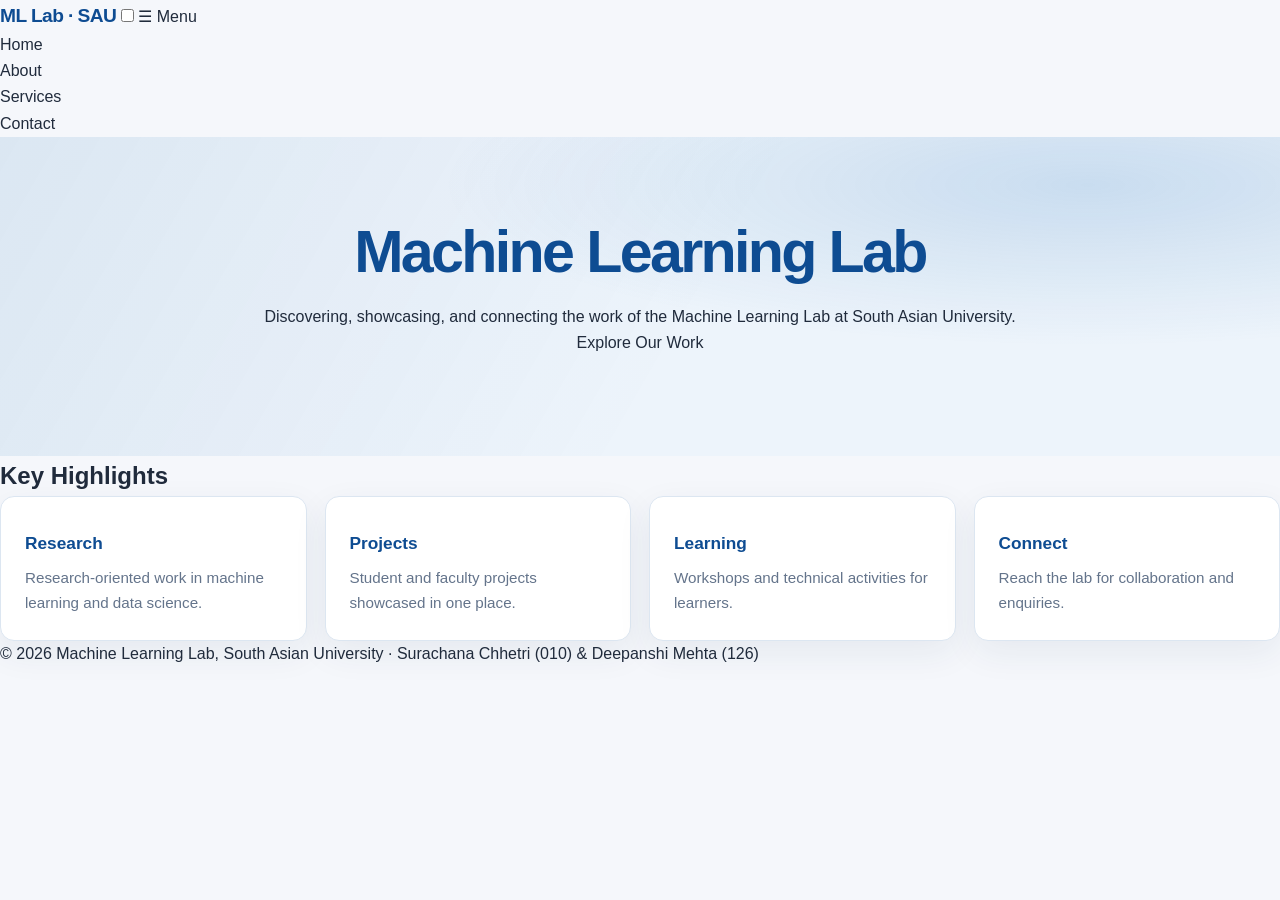
==== index.html @ 7c420d7f "Add files via upload" ====
<!DOCTYPE html>
<html lang="en">
<head>
<meta charset="UTF-8">
<meta name="viewport" content="width=device-width, initial-scale=1">
<title>Home | Machine Learning Lab</title>
<link rel="stylesheet" href="css/style.css">
<script src="js/script.js" defer></script>
</head>
<body>
<header><nav>
<span class="logo">ML Lab · SAU</span>
<input type="checkbox" id="menu-toggle" class="menu-check" aria-label="Toggle menu">
<label for="menu-toggle" class="hamburger" aria-hidden="true">&#9776; Menu</label>
<ul>
<li><a href="index.html" class="active">Home</a></li>
<li><a href="about.html">About</a></li>
<li><a href="services.html">Services</a></li>
<li><a href="contact.html">Contact</a></li>
</ul>
</nav></header>
<section class="hero">
<h1>Machine Learning Lab</h1>
<p>Discovering, showcasing, and connecting the work of the Machine Learning Lab at South Asian University.</p>
<a class="btn" href="services.html">Explore Our Work</a>
</section>
<main>
<h2>Key Highlights</h2>
<div class="cards">
<div class="card"><h3>Research</h3><p>Research-oriented work in machine learning and data science.</p></div>
<div class="card"><h3>Projects</h3><p>Student and faculty projects showcased in one place.</p></div>
<div class="card"><h3>Learning</h3><p>Workshops and technical activities for learners.</p></div>
<div class="card"><h3>Connect</h3><p>Reach the lab for collaboration and enquiries.</p></div>
</div>
</main>
<footer>&copy; 2026 Machine Learning Lab, South Asian University · Surachana Chhetri (010) &amp; Deepanshi Mehta (126)</footer>
</body>
</html>
---- css/style.css ----
/* Machine Learning Lab website - shared stylesheet */
:root{--bg:#f5f7fb;--surface:#fff;--text:#202b3c;--muted:#64748b;--primary:#244b87;--accent:#3974c6;--line:#e2e8f0;--soft:#eaf1fb;--shadow:0 12px 35px rgba(25,50,85,.07)}
[data-theme="dark"]{--bg:#101827;--surface:#182437;--text:#e7edf7;--muted:#a8b5c8;--primary:#a9c8f4;--accent:#78aaf0;--line:#2c3c53;--soft:#202f48;--shadow:0 12px 35px rgba(0,0,0,.18)}
*{box-sizing:border-box;margin:0;padding:0}
html{scroll-behavior:smooth}
body{font-family:Inter,"Segoe UI",Arial,sans-serif;background:var(--bg);color:var(--text);line-height:1.65;min-height:100vh}
a{color:inherit;text-decoration:none}
button,input,textarea{font:inherit}
.site-header{position:sticky;top:0;z-index:10;background:var(--surface);border-bottom:1px solid var(--line)}
.nav-container{max-width:1120px;margin:auto;min-height:72px;padding:12px 24px;display:flex;align-items:center;justify-content:space-between;gap:20px}
.logo{font-weight:800;font-size:1.2rem;color:var(--primary);letter-spacing:-.03em}.logo span{font-weight:500;color:var(--muted)}
.nav-links{list-style:none;display:flex;align-items:center;gap:26px}.nav-links a{color:var(--muted);font-size:.95rem;font-weight:600;padding:8px 0;border-bottom:2px solid transparent}.nav-links a:hover,.nav-links a.active{color:var(--accent);border-color:var(--accent)}
.nav-actions{display:flex;align-items:center;gap:8px;margin-left:auto}
.theme-toggle,.menu-toggle{border:1px solid var(--line);background:var(--surface);color:var(--text);border-radius:9px;padding:8px 11px;cursor:pointer;font-size:.88rem}.theme-toggle:hover,.menu-toggle:hover{border-color:var(--accent)}.menu-toggle{display:none}
.hero{background:radial-gradient(ellipse at 80% 20%,rgba(83,139,211,.16),transparent 40%),var(--soft);text-align:center;padding:92px 22px 100px}
.eyebrow{font-size:.75rem;font-weight:800;letter-spacing:.15em;color:var(--accent);margin-bottom:10px}
.hero h1,.page-intro h1{font-size:clamp(2.3rem,5vw,3.7rem);line-height:1.12;letter-spacing:-.045em;color:var(--primary);margin-bottom:18px}
.hero-copy{max-width:650px;margin:0 auto 28px;color:var(--muted);font-size:1.1rem}
.button{display:inline-flex;align-items:center;justify-content:center;gap:10px;border:0;border-radius:9px;background:var(--accent);color:white;padding:12px 22px;font-weight:700;cursor:pointer;transition:transform .2s,background .2s}.button:hover{background:var(--primary);transform:translateY(-2px)}
.content-section,.gallery-section{max-width:1120px;margin:auto;padding:72px 24px}
.section-heading{text-align:center;margin-bottom:30px}.section-heading h2,.callout h2{font-size:2rem;letter-spacing:-.03em;color:var(--primary);margin-bottom:8px}.section-heading>p:last-child{color:var(--muted)}
.cards{display:grid;grid-template-columns:repeat(auto-fit,minmax(220px,1fr));gap:18px}
.card{background:var(--surface);border:1px solid var(--line);border-radius:14px;padding:24px;box-shadow:var(--shadow)}
.card h3{color:var(--primary);font-size:1.08rem;margin:8px 0}.card p{color:var(--muted);font-size:.95rem}
.card-icon{width:42px;height:42px;display:grid;place-items:center;border-radius:12px;background:var(--soft);color:var(--accent);font-size:1.35rem;font-weight:800}
.callout{max-width:1072px;margin:0 auto 70px;padding:30px 34px;border-radius:16px;background:var(--primary);display:flex;align-items:center;justify-content:space-between;gap:20px}.callout h2{color:white;margin:0}.callout .eyebrow{color:#c7dcfa}.button-light{background:white;color:#244b87;white-space:nowrap}.button-light:hover{background:#eaf1fb;color:#244b87}
.page-main{max-width:1120px;margin:auto;padding:55px 24px 80px}.page-intro{text-align:center;padding:22px 0 40px}.page-intro h1{font-size:clamp(2.2rem,4vw,3rem)}.page-intro>p:last-child{color:var(--muted);max-width:650px;margin:auto}
.prose-card{max-width:900px;margin:auto;background:var(--surface);padding:34px;border:1px solid var(--line);border-radius:16px;box-shadow:var(--shadow)}.prose-card h2{color:var(--primary);margin:4px 0 12px}.prose-card>p{color:var(--muted);margin-bottom:28px}.compact-cards{grid-template-columns:repeat(auto-fit,minmax(190px,1fr));margin-top:18px}.compact-cards .card{box-shadow:none;padding:18px}
.service-cards{margin-bottom:50px}.gallery-section{padding:35px 0 0}.filters{display:flex;justify-content:center;flex-wrap:wrap;gap:9px;margin:24px 0 10px}.filter-btn{border:1px solid var(--line);border-radius:30px;background:var(--surface);color:var(--text);padding:8px 17px;cursor:pointer}.filter-btn:hover,.filter-btn.active{background:var(--accent);border-color:var(--accent);color:white}.filter-status{text-align:center;color:var(--muted);font-size:.85rem;margin-bottom:18px}.project-grid{grid-template-columns:repeat(auto-fit,minmax(250px,1fr))}.project[hidden]{display:none}.tag{display:inline-block;padding:3px 10px;border-radius:20px;background:var(--soft);color:var(--accent);font-size:.75rem;font-weight:700}.empty-state{text-align:center;padding:25px;color:var(--muted)}
.contact-layout{display:grid;grid-template-columns:.8fr 1.2fr;gap:22px;align-items:start}.contact-info h2,.form-card h2{color:var(--primary);margin-bottom:12px}.contact-info>p:not(.eyebrow){color:var(--muted)}.small-note{margin-top:25px;font-size:.9rem}.form-card{background:var(--surface);border:1px solid var(--line);border-radius:14px;padding:28px;box-shadow:var(--shadow)}.form-intro{color:var(--muted);font-size:.9rem;margin-bottom:16px}
form label{display:block;font-weight:700;font-size:.9rem;margin:15px 0 6px}form input,form textarea{display:block;width:100%;padding:11px 13px;border:1px solid var(--line);border-radius:8px;background:var(--bg);color:var(--text);outline:none}form input:focus,form textarea:focus{border-color:var(--accent);box-shadow:0 0 0 3px rgba(57,116,198,.13)}form textarea{resize:vertical;min-height:120px}.field-error{display:block;color:#dc4545;font-size:.8rem;min-height:1.1em}.message-meta{display:flex;justify-content:space-between;gap:10px;color:var(--muted);font-size:.8rem;margin:3px 0 16px}.form-success{margin-top:16px;padding:13px;border-radius:9px;background:#e5f7ed;color:#17663b;border:1px solid #a9e2bf;font-size:.9rem}[data-theme="dark"] .form-success{background:#173d31;color:#a8edc5;border-color:#28664d}
.site-footer{text-align:center;padding:24px 18px;background:var(--surface);border-top:1px solid var(--line);color:var(--muted);font-size:.85rem}.site-footer p+p{font-size:.78rem;margin-top:3px}
@media(max-width:720px){.nav-container{flex-wrap:wrap;padding:12px 18px}.menu-toggle{display:inline-block}.nav-links{display:none;order:3;width:100%;flex-direction:column;align-items:flex-start;gap:5px;padding:8px 0 12px}.nav-links.open{display:flex}.nav-links a{display:block;width:100%}.hero{padding:70px 20px}.contact-layout{grid-template-columns:1fr}.callout{margin:0 18px 50px;align-items:flex-start;flex-direction:column}.content-section{padding:55px 18px}.page-main{padding:40px 18px 60px}.gallery-section{padding-left:0;padding-right:0}}
@media(max-width:420px){.theme-toggle span,.menu-toggle span{display:none}.hero h1{font-size:2.25rem}.prose-card,.form-card{padding:22px}.filters{justify-content:flex-start}}
@media(prefers-reduced-motion:reduce){html{scroll-behavior:auto}*,*::before,*::after{transition:none!important}}


/* South Asian University-inspired institutional identity */
:root{--primary:#0e4c92;--accent:#1768b5;--soft:#edf4fb;--line:#dce6f1}
[data-theme="dark"]{--primary:#a9c9ed;--accent:#79b4f0;--soft:#1d3048;--line:#2b405a}
.university-strip{background:#0e4c92;color:#fff;font-size:.76rem;letter-spacing:.025em}
.institution-inner{max-width:1180px;margin:auto;padding:7px 24px;display:flex;justify-content:space-between;gap:16px;align-items:center}
.institution-inner a{color:#fff;font-weight:700;text-decoration:underline;text-underline-offset:3px}
.site-header{box-shadow:0 3px 16px rgba(14,55,98,.06)}
.nav-container{max-width:1180px;min-height:88px}
.brand-lockup{display:flex;align-items:center;gap:15px;min-width:0;color:var(--text)}
.sau-logo{display:block;width:104px;height:auto;max-height:65px;object-fit:contain;object-position:left center}
.brand-divider{height:48px;width:1px;background:var(--line);flex:0 0 1px}
.lab-name{display:flex;flex-direction:column;line-height:1.3;gap:4px}
.lab-name strong{font-size:1.03rem;color:var(--primary);letter-spacing:-.02em}
.lab-name small{font-size:.78rem;color:var(--muted);letter-spacing:.025em}
.nav-links{gap:23px}
.nav-links a{font-size:.9rem}
.hero{background:linear-gradient(120deg,rgba(14,76,146,.08),transparent 55%),radial-gradient(ellipse at 85% 15%,rgba(23,104,181,.17),transparent 42%),var(--soft);padding-top:82px}
.hero-seal{display:inline-flex;gap:10px;align-items:center;border:1px solid rgba(14,76,146,.2);border-radius:99px;padding:5px 15px;margin:0 auto 20px;color:var(--primary);font-size:.72rem;font-weight:800;letter-spacing:.14em}
.hero-seal span{color:#b28a35}
.institution-note{max-width:1072px;margin:28px auto 0;padding:17px 22px;border-left:4px solid #0e4c92;background:var(--surface);box-shadow:var(--shadow);display:flex;align-items:center;justify-content:space-between;gap:22px;color:var(--muted);font-size:.91rem}
.institution-note strong{color:var(--primary)}.institution-note a{color:var(--accent);font-weight:800;white-space:nowrap}
.site-footer{padding:0;background:#0a3769;color:#e6eef8;text-align:left;border:0}
.footer-main{max-width:1120px;margin:auto;padding:34px 24px;display:grid;grid-template-columns:1.1fr 1.5fr .8fr;gap:28px}
.footer-brand,.footer-contact,.footer-links{display:flex;flex-direction:column;align-items:flex-start;gap:7px;font-size:.84rem}
.footer-brand strong{font-size:1.12rem}.footer-brand span{color:#c9d9ec}.footer-brand small{color:#9eb9d8;font-style:italic;margin-top:5px}
.footer-contact strong,.footer-links strong{color:#fff;font-size:.9rem}.footer-contact span,.footer-links a{color:#c9d9ec}.footer-contact a{color:#fff;text-decoration:underline;text-underline-offset:3px}
.footer-bottom{border-top:1px solid rgba(255,255,255,.17);max-width:none;padding:15px max(24px,calc((100% - 1072px)/2));display:flex;justify-content:space-between;gap:15px;flex-wrap:wrap;font-size:.76rem;color:#c9d9ec}
.project-disclaimer{text-align:center;padding:0 18px 16px;font-size:.7rem;color:#9eb9d8}
.contact-info a{color:var(--accent);font-weight:700}
@media(max-width:820px){.nav-container{gap:12px}.brand-lockup{gap:10px}.sau-logo{width:82px}.lab-name strong{font-size:.92rem}.nav-links{gap:14px}}
@media(max-width:720px){.institution-inner{padding:7px 18px;font-size:.68rem}.nav-container{min-height:76px}.brand-lockup{max-width:calc(100% - 105px)}.sau-logo{width:70px;max-height:52px}.brand-divider{height:40px}.lab-name strong{font-size:.82rem}.lab-name small{font-size:.68rem}.nav-actions{gap:5px}.institution-note{margin:20px 18px 0;align-items:flex-start;flex-direction:column;gap:8px}.footer-main{grid-template-columns:1fr 1fr;padding:28px 20px}.footer-brand{grid-column:1/-1}.footer-bottom{padding:14px 20px;flex-direction:column}}
@media(max-width:420px){.institution-inner span{max-width:65%}.sau-logo{width:58px}.brand-lockup{gap:8px}.lab-name strong{font-size:.76rem}.lab-name small{font-size:.62rem}.brand-divider{height:34px}.footer-main{grid-template-columns:1fr}.footer-brand{grid-column:auto}}
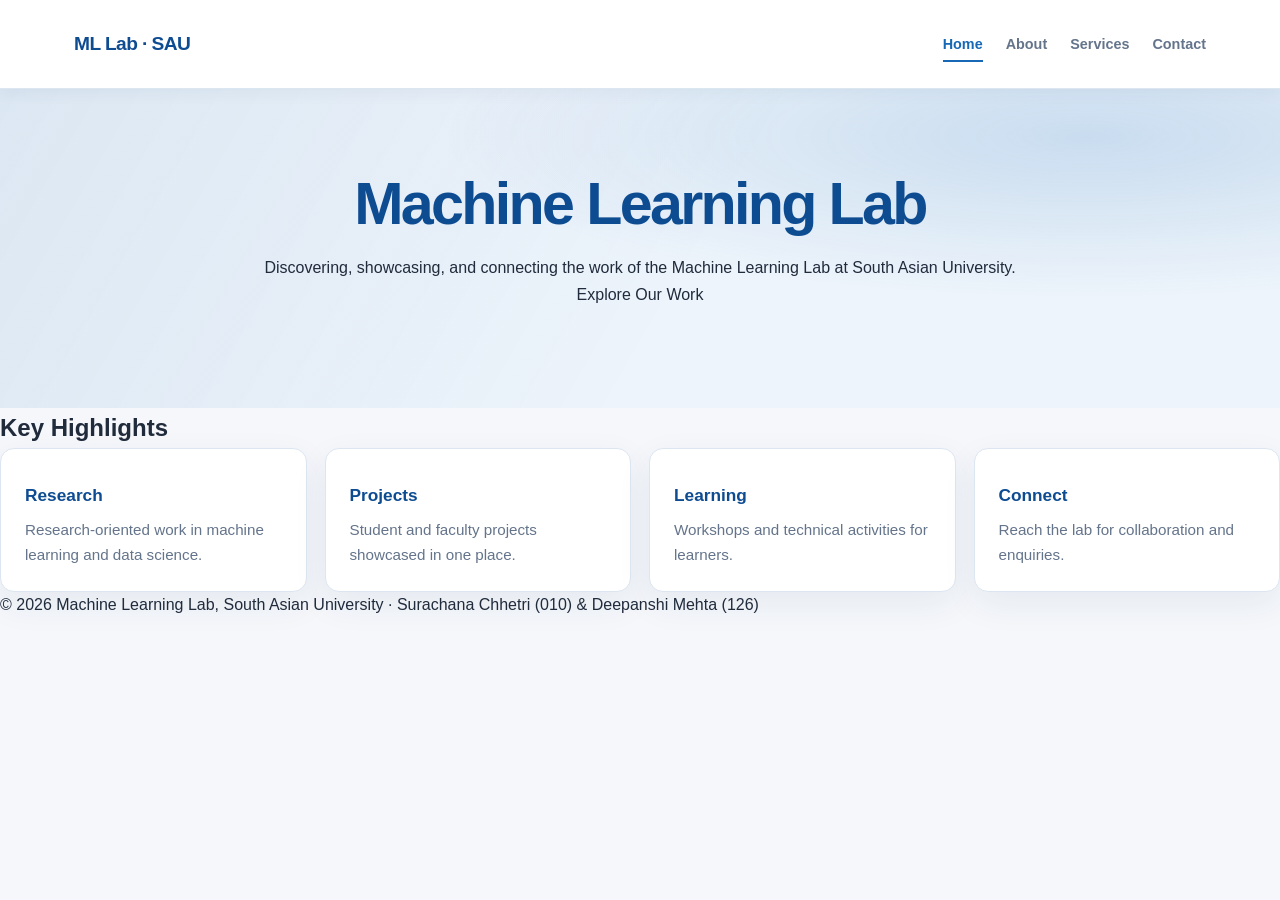
==== commit 69a86f2e: "Fix styling on Index page" ====
--- a/index.html
+++ b/index.html
@@ -8,17 +8,22 @@
 <script src="js/script.js" defer></script>
 </head>
 <body>
-<header><nav>
-<span class="logo">ML Lab · SAU</span>
-<input type="checkbox" id="menu-toggle" class="menu-check" aria-label="Toggle menu">
-<label for="menu-toggle" class="hamburger" aria-hidden="true">&#9776; Menu</label>
-<ul>
-<li><a href="index.html" class="active">Home</a></li>
-<li><a href="about.html">About</a></li>
-<li><a href="services.html">Services</a></li>
-<li><a href="contact.html">Contact</a></li>
-</ul>
-</nav></header>
+<header class="site-header">
+    <nav class="nav-container" aria-label="Main navigation">
+
+        <a class="logo" href="index.html">
+            ML Lab · SAU
+        </a>
+
+        <ul class="nav-links">
+            <li><a href="index.html" class="active">Home</a></li>
+            <li><a href="about.html">About</a></li>
+            <li><a href="services.html">Services</a></li>
+            <li><a href="contact.html">Contact</a></li>
+        </ul>
+
+    </nav>
+</header>
 <section class="hero">
 <h1>Machine Learning Lab</h1>
 <p>Discovering, showcasing, and connecting the work of the Machine Learning Lab at South Asian University.</p>
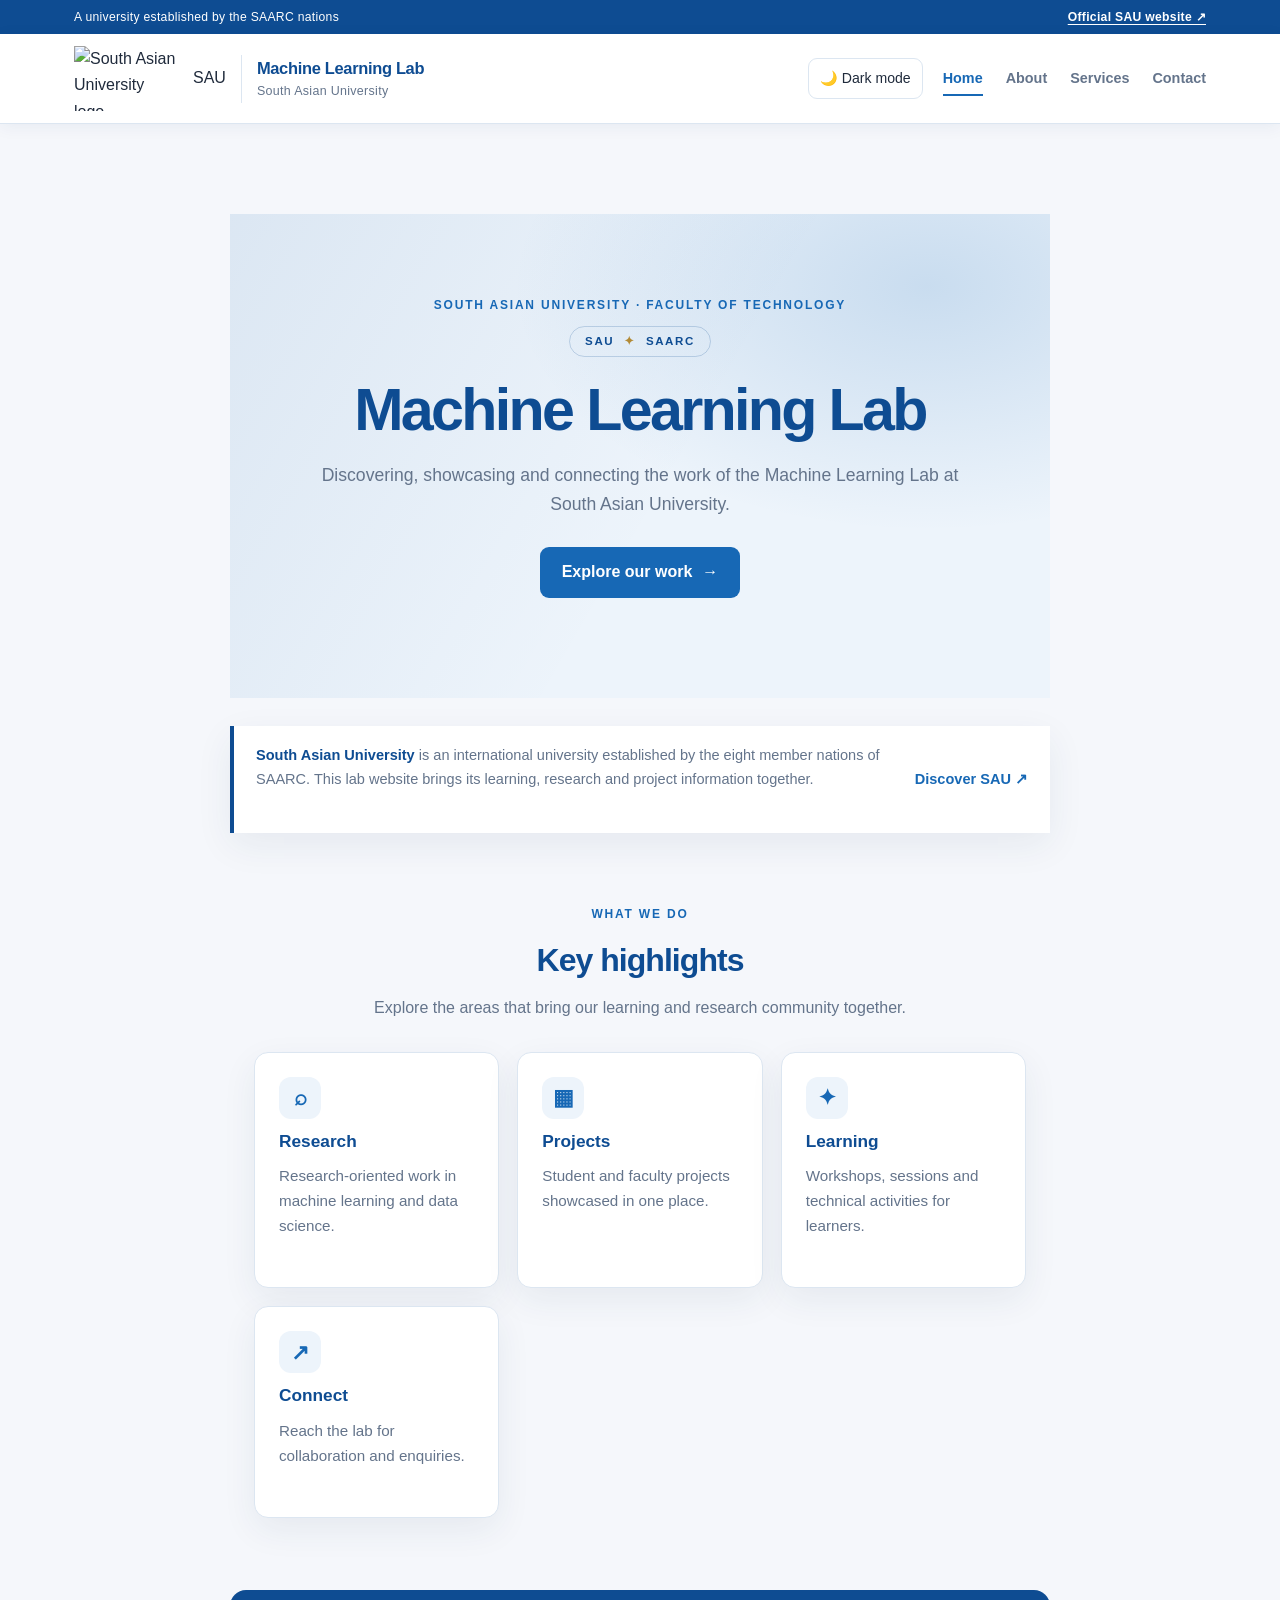
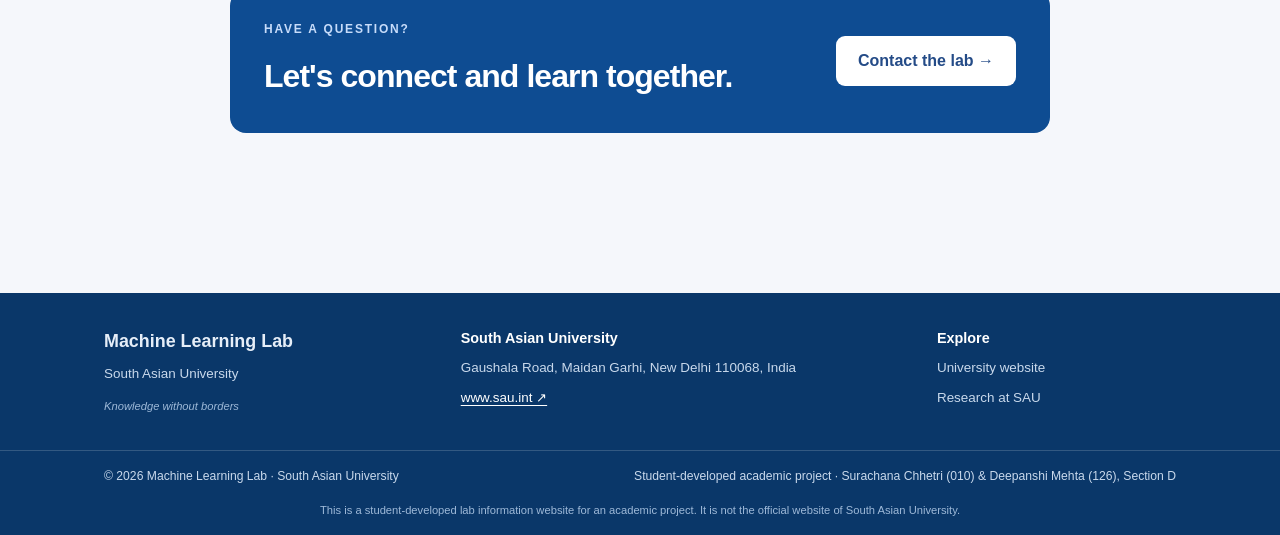
==== commit ab77cb63: "Update all website pages and improve overall styling and navigation Updated Home, About, Services an" ====
--- a/index.html
+++ b/index.html
@@ -1,43 +1,65 @@
-<!DOCTYPE html>
-<html lang="en">
-<head>
-<meta charset="UTF-8">
-<meta name="viewport" content="width=device-width, initial-scale=1">
-<title>Home | Machine Learning Lab</title>
-<link rel="stylesheet" href="css/style.css">
-<script src="js/script.js" defer></script>
-</head>
-<body>
-<header class="site-header">
-    <nav class="nav-container" aria-label="Main navigation">
-
-        <a class="logo" href="index.html">
-            ML Lab · SAU
-        </a>
-
-        <ul class="nav-links">
-            <li><a href="index.html" class="active">Home</a></li>
-            <li><a href="about.html">About</a></li>
-            <li><a href="services.html">Services</a></li>
-            <li><a href="contact.html">Contact</a></li>
-        </ul>
-
-    </nav>
-</header>
-<section class="hero">
-<h1>Machine Learning Lab</h1>
-<p>Discovering, showcasing, and connecting the work of the Machine Learning Lab at South Asian University.</p>
-<a class="btn" href="services.html">Explore Our Work</a>
-</section>
-<main>
-<h2>Key Highlights</h2>
-<div class="cards">
-<div class="card"><h3>Research</h3><p>Research-oriented work in machine learning and data science.</p></div>
-<div class="card"><h3>Projects</h3><p>Student and faculty projects showcased in one place.</p></div>
-<div class="card"><h3>Learning</h3><p>Workshops and technical activities for learners.</p></div>
-<div class="card"><h3>Connect</h3><p>Reach the lab for collaboration and enquiries.</p></div>
-</div>
-</main>
-<footer>&copy; 2026 Machine Learning Lab, South Asian University · Surachana Chhetri (010) &amp; Deepanshi Mehta (126)</footer>
-</body>
-</html>
+<!DOCTYPE html>
+<html lang="en">
+<head>
+  <meta charset="UTF-8">
+  <meta name="viewport" content="width=device-width, initial-scale=1.0">
+  <meta name="theme-color" content="#0e4c92">
+  <link rel="icon" href="https://sau.int/wp-content/themes/sau/images/sau_logo.gif" type="image/gif">
+  <meta name="description" content="Machine Learning Lab at South Asian University: research, projects, learning and collaboration.">
+  <title>Home | Machine Learning Lab · SAU</title>
+  <link rel="stylesheet" href="css/style.css">
+  <script src="js/script.js" defer></script>
+</head>
+<body>
+<div class="university-strip"><div class="institution-inner"><span>A university established by the SAARC nations</span><a href="https://sau.int/" target="_blank" rel="noopener">Official SAU website ↗</a></div></div>
+<header class="site-header">
+  <nav class="nav-container" aria-label="Main navigation">
+    <a class="brand-lockup" href="index.html" aria-label="Machine Learning Lab, South Asian University home">
+      <img class="sau-logo" src="https://sau.int/wp-content/themes/sau/images/sau_logo.gif" alt="South Asian University logo" onerror="this.hidden=true; this.nextElementSibling.hidden=false;">
+      <span class="logo-fallback" hidden aria-hidden="true">SAU</span>
+      <span class="brand-divider"></span>
+      <span class="lab-name"><strong>Machine Learning Lab</strong><small>South Asian University</small></span>
+    </a>
+    <div class="nav-actions">
+      <button class="theme-toggle" type="button" aria-label="Switch to dark mode" title="Toggle colour theme">🌙 <span>Dark mode</span></button>
+      <button class="menu-toggle" type="button" aria-expanded="false" aria-controls="main-menu">☰ <span>Menu</span></button>
+    </div>
+    <ul class="nav-links" id="main-menu">
+      <li><a href="index.html" class="active" aria-current="page">Home</a></li>
+      <li><a href="pages/about.html">About</a></li>
+      <li><a href="pages/services.html">Services</a></li>
+      <li><a href="pages/contact.html">Contact</a></li>
+    </ul>
+  </nav>
+</header>
+<main>
+<section class="hero">
+  <p class="eyebrow">SOUTH ASIAN UNIVERSITY · FACULTY OF TECHNOLOGY</p>
+  <div class="hero-seal" aria-hidden="true">SAU <span>✦</span> SAARC</div>
+  <h1>Machine Learning Lab</h1>
+  <p class="hero-copy">Discovering, showcasing and connecting the work of the Machine Learning Lab at South Asian University.</p>
+  <a class="button" href="pages/services.html">Explore our work <span aria-hidden="true">→</span></a>
+</section>
+<section class="institution-note"><p><strong>South Asian University</strong> is an international university established by the eight member nations of SAARC. This lab website brings its learning, research and project information together.</p><a href="https://sau.int/" target="_blank" rel="noopener">Discover SAU ↗</a></section>
+<section class="content-section">
+  <div class="section-heading"><p class="eyebrow">WHAT WE DO</p><h2>Key highlights</h2><p>Explore the areas that bring our learning and research community together.</p></div>
+  <div class="cards">
+    <article class="card"><div class="card-icon">⌕</div><h3>Research</h3><p>Research-oriented work in machine learning and data science.</p></article>
+    <article class="card"><div class="card-icon">▦</div><h3>Projects</h3><p>Student and faculty projects showcased in one place.</p></article>
+    <article class="card"><div class="card-icon">✦</div><h3>Learning</h3><p>Workshops, sessions and technical activities for learners.</p></article>
+    <article class="card"><div class="card-icon">↗</div><h3>Connect</h3><p>Reach the lab for collaboration and enquiries.</p></article>
+  </div>
+</section>
+<section class="callout"><div><p class="eyebrow">HAVE A QUESTION?</p><h2>Let's connect and learn together.</h2></div><a class="button button-light" href="pages/contact.html">Contact the lab →</a></section>
+</main>
+<footer class="site-footer">
+  <div class="footer-main">
+    <div class="footer-brand"><strong>Machine Learning Lab</strong><span>South Asian University</span><small>Knowledge without borders</small></div>
+    <div class="footer-contact"><strong>South Asian University</strong><span>Gaushala Road, Maidan Garhi, New Delhi 110068, India</span><a href="https://sau.int/" target="_blank" rel="noopener">www.sau.int ↗</a></div>
+    <div class="footer-links"><strong>Explore</strong><a href="https://sau.int/" target="_blank" rel="noopener">University website</a><a href="https://sau.int/research/" target="_blank" rel="noopener">Research at SAU</a></div>
+  </div>
+  <div class="footer-bottom"><span>© <span id="current-year">2026</span> Machine Learning Lab · South Asian University</span><span>Student-developed academic project · Surachana Chhetri (010) &amp; Deepanshi Mehta (126), Section D</span></div>
+  <p class="project-disclaimer">This is a student-developed lab information website for an academic project. It is not the official website of South Asian University.</p>
+</footer>
+</body>
+</html>
--- a/css/style.css
+++ b/css/style.css
@@ -67,3 +67,71 @@
 @media(max-width:820px){.nav-container{gap:12px}.brand-lockup{gap:10px}.sau-logo{width:82px}.lab-name strong{font-size:.92rem}.nav-links{gap:14px}}
 @media(max-width:720px){.institution-inner{padding:7px 18px;font-size:.68rem}.nav-container{min-height:76px}.brand-lockup{max-width:calc(100% - 105px)}.sau-logo{width:70px;max-height:52px}.brand-divider{height:40px}.lab-name strong{font-size:.82rem}.lab-name small{font-size:.68rem}.nav-actions{gap:5px}.institution-note{margin:20px 18px 0;align-items:flex-start;flex-direction:column;gap:8px}.footer-main{grid-template-columns:1fr 1fr;padding:28px 20px}.footer-brand{grid-column:1/-1}.footer-bottom{padding:14px 20px;flex-direction:column}}
 @media(max-width:420px){.institution-inner span{max-width:65%}.sau-logo{width:58px}.brand-lockup{gap:8px}.lab-name strong{font-size:.76rem}.lab-name small{font-size:.62rem}.brand-divider{height:34px}.footer-main{grid-template-columns:1fr}.footer-brand{grid-column:auto}}
+
+/* CONTACT PAGE STYLING */
+
+main {
+    max-width: 900px;
+    margin: 50px auto;
+    padding: 40px;
+}
+
+main h1, main h2 {
+    color: var(--primary);
+    font-size: 2.2rem;
+    margin-bottom: 15px;
+}
+
+main p {
+    color: var(--muted);
+    margin-bottom: 25px;
+}
+
+form {
+    display: flex;
+    flex-direction: column;
+    gap: 12px;
+    margin-top: 30px;
+}
+
+form label {
+    font-weight: 700;
+    margin-top: 12px;
+}
+
+form input,
+form textarea {
+    width: 100%;
+    padding: 14px;
+    border: 1px solid var(--line);
+    border-radius: 9px;
+    background: var(--surface);
+    color: var(--text);
+    font-family: inherit;
+    font-size: 1rem;
+}
+
+form textarea {
+    min-height: 150px;
+    resize: vertical;
+}
+
+form input:focus,
+form textarea:focus {
+    outline: 2px solid var(--accent);
+}
+
+form button {
+    padding: 14px 24px;
+    background: var(--primary);
+    color: white;
+    border: none;
+    border-radius: 8px;
+    font-weight: 700;
+    cursor: pointer;
+    margin-top: 15px;
+}
+
+form button:hover {
+    opacity: 0.85;
+}
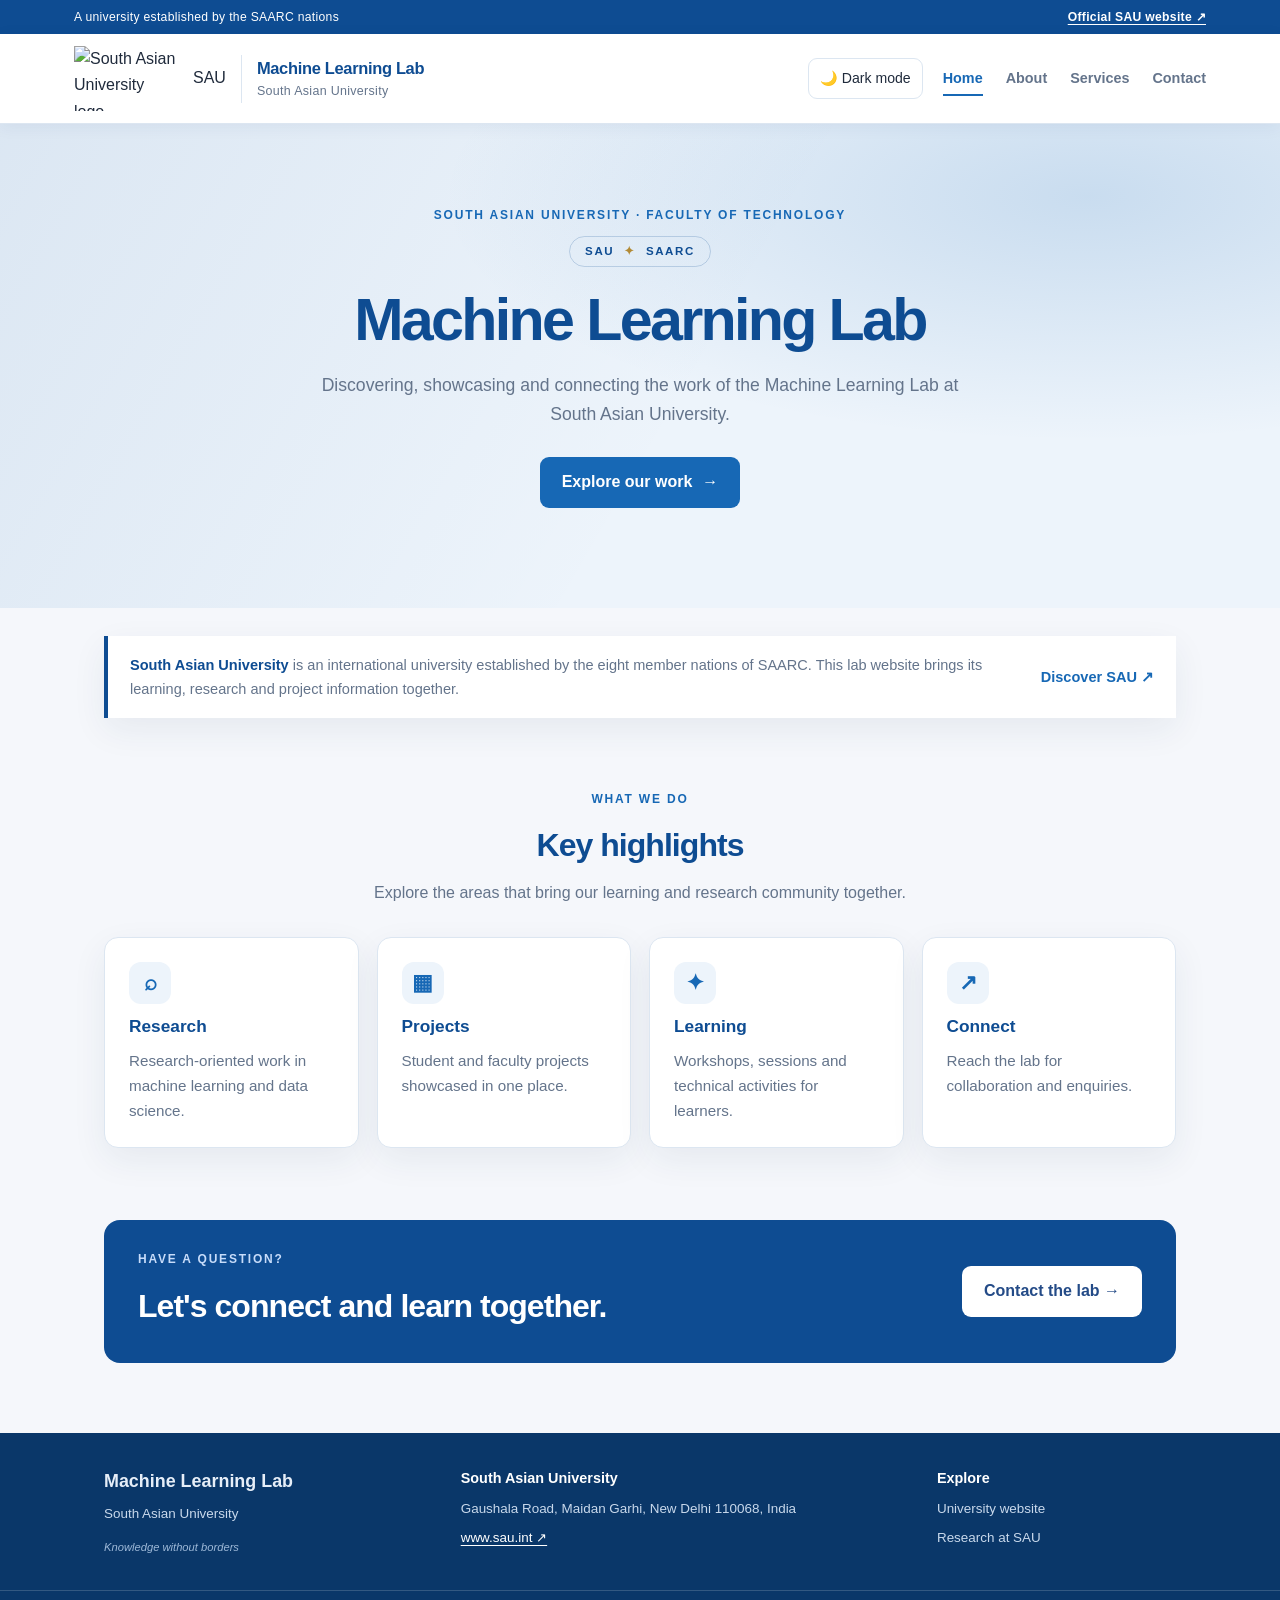
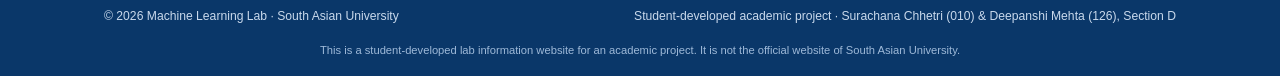
==== commit c26591b3: "Update index.html" ====
--- a/index.html
+++ b/index.html
@@ -26,9 +26,9 @@
     </div>
     <ul class="nav-links" id="main-menu">
       <li><a href="index.html" class="active" aria-current="page">Home</a></li>
-      <li><a href="pages/about.html">About</a></li>
-      <li><a href="pages/services.html">Services</a></li>
-      <li><a href="pages/contact.html">Contact</a></li>
+      <li><a href="about.html">About</a></li>
+      <li><a href="services.html">Services</a></li>
+      <li><a href="contact.html">Contact</a></li>
     </ul>
   </nav>
 </header>
@@ -38,7 +38,7 @@
   <div class="hero-seal" aria-hidden="true">SAU <span>✦</span> SAARC</div>
   <h1>Machine Learning Lab</h1>
   <p class="hero-copy">Discovering, showcasing and connecting the work of the Machine Learning Lab at South Asian University.</p>
-  <a class="button" href="pages/services.html">Explore our work <span aria-hidden="true">→</span></a>
+  <a class="button" href="services.html">Explore our work <span aria-hidden="true">→</span></a>
 </section>
 <section class="institution-note"><p><strong>South Asian University</strong> is an international university established by the eight member nations of SAARC. This lab website brings its learning, research and project information together.</p><a href="https://sau.int/" target="_blank" rel="noopener">Discover SAU ↗</a></section>
 <section class="content-section">
@@ -62,4 +62,4 @@
   <p class="project-disclaimer">This is a student-developed lab information website for an academic project. It is not the official website of South Asian University.</p>
 </footer>
 </body>
-</html>+</html>
--- a/css/style.css
+++ b/css/style.css
@@ -68,70 +68,4 @@
 @media(max-width:720px){.institution-inner{padding:7px 18px;font-size:.68rem}.nav-container{min-height:76px}.brand-lockup{max-width:calc(100% - 105px)}.sau-logo{width:70px;max-height:52px}.brand-divider{height:40px}.lab-name strong{font-size:.82rem}.lab-name small{font-size:.68rem}.nav-actions{gap:5px}.institution-note{margin:20px 18px 0;align-items:flex-start;flex-direction:column;gap:8px}.footer-main{grid-template-columns:1fr 1fr;padding:28px 20px}.footer-brand{grid-column:1/-1}.footer-bottom{padding:14px 20px;flex-direction:column}}
 @media(max-width:420px){.institution-inner span{max-width:65%}.sau-logo{width:58px}.brand-lockup{gap:8px}.lab-name strong{font-size:.76rem}.lab-name small{font-size:.62rem}.brand-divider{height:34px}.footer-main{grid-template-columns:1fr}.footer-brand{grid-column:auto}}
 
-/* CONTACT PAGE STYLING */
 
-main {
-    max-width: 900px;
-    margin: 50px auto;
-    padding: 40px;
-}
-
-main h1, main h2 {
-    color: var(--primary);
-    font-size: 2.2rem;
-    margin-bottom: 15px;
-}
-
-main p {
-    color: var(--muted);
-    margin-bottom: 25px;
-}
-
-form {
-    display: flex;
-    flex-direction: column;
-    gap: 12px;
-    margin-top: 30px;
-}
-
-form label {
-    font-weight: 700;
-    margin-top: 12px;
-}
-
-form input,
-form textarea {
-    width: 100%;
-    padding: 14px;
-    border: 1px solid var(--line);
-    border-radius: 9px;
-    background: var(--surface);
-    color: var(--text);
-    font-family: inherit;
-    font-size: 1rem;
-}
-
-form textarea {
-    min-height: 150px;
-    resize: vertical;
-}
-
-form input:focus,
-form textarea:focus {
-    outline: 2px solid var(--accent);
-}
-
-form button {
-    padding: 14px 24px;
-    background: var(--primary);
-    color: white;
-    border: none;
-    border-radius: 8px;
-    font-weight: 700;
-    cursor: pointer;
-    margin-top: 15px;
-}
-
-form button:hover {
-    opacity: 0.85;
-}
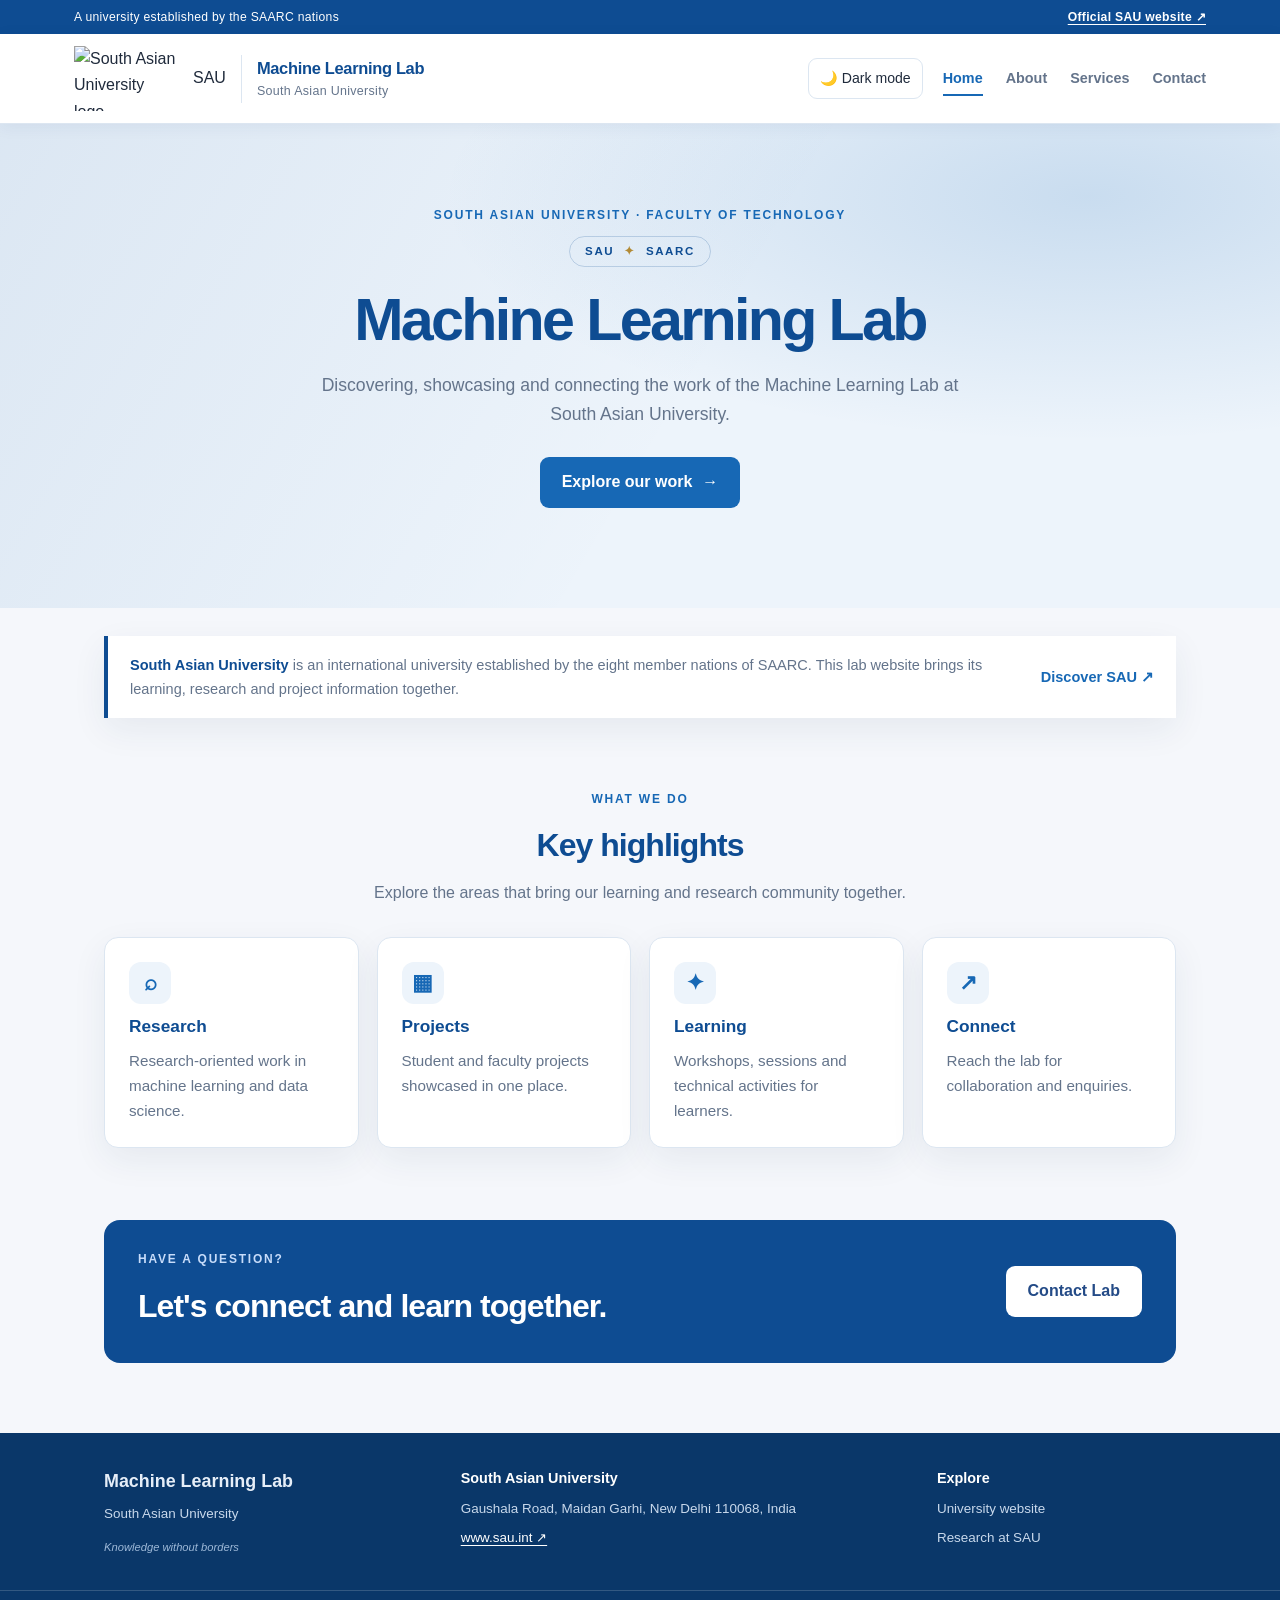
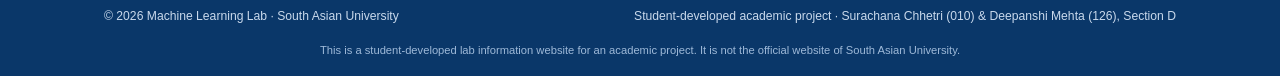
==== commit 3b98696a: "Update index.html" ====
--- a/index.html
+++ b/index.html
@@ -25,7 +25,7 @@
       <button class="menu-toggle" type="button" aria-expanded="false" aria-controls="main-menu">☰ <span>Menu</span></button>
     </div>
     <ul class="nav-links" id="main-menu">
-      <li><a href="index.html" class="active" aria-current="page">Home</a></li>
+      <li><a href="/sau-ml-lab/" class="active" aria-current="page">Home</a></li>
       <li><a href="about.html">About</a></li>
       <li><a href="services.html">Services</a></li>
       <li><a href="contact.html">Contact</a></li>
@@ -50,7 +50,7 @@
     <article class="card"><div class="card-icon">↗</div><h3>Connect</h3><p>Reach the lab for collaboration and enquiries.</p></article>
   </div>
 </section>
-<section class="callout"><div><p class="eyebrow">HAVE A QUESTION?</p><h2>Let's connect and learn together.</h2></div><a class="button button-light" href="pages/contact.html">Contact the lab →</a></section>
+<section class="callout"><div><p class="eyebrow">HAVE A QUESTION?</p><h2>Let's connect and learn together.</h2></div><a class="button button-light" href="contact.html">Contact Lab</a></section>
 </main>
 <footer class="site-footer">
   <div class="footer-main">
